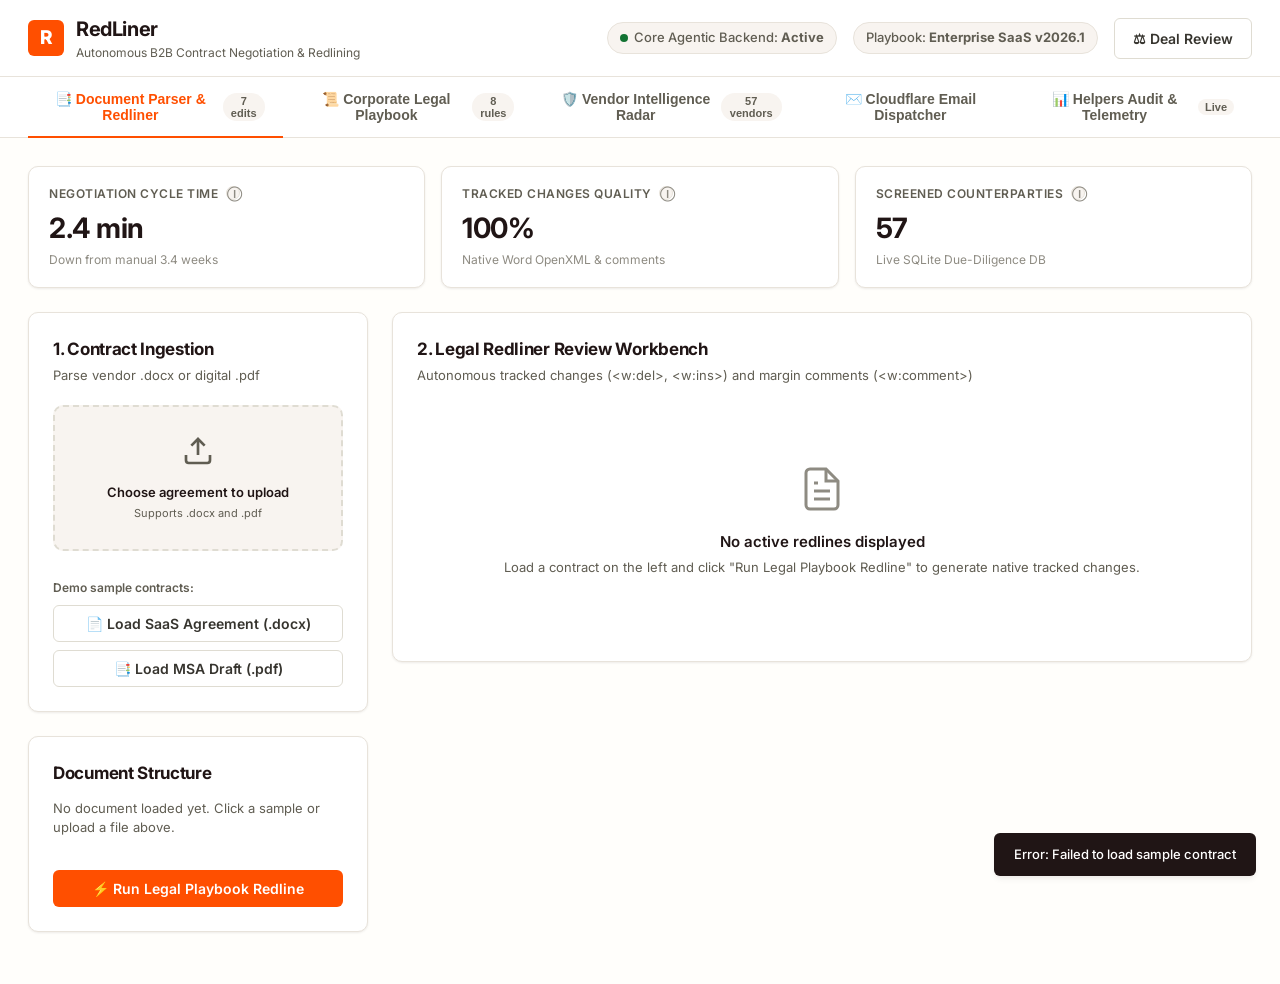
==== dashboard/index.html @ 12e7cc9b "feat: complete CrewAI ADK MCP A2A HITL observability and deployment" ====
<!DOCTYPE html>
<html lang="en">
<head>
  <meta charset="UTF-8">
  <meta name="viewport" content="width=device-width, initial-scale=1.0">
  <meta http-equiv="Cache-Control" content="no-cache, no-store, must-revalidate">
  <meta http-equiv="Pragma" content="no-cache">
  <meta http-equiv="Expires" content="0">
  <title>RedLiner — B2B Autonomous Contract Negotiation & Legal Redlining</title>
  <link rel="preconnect" href="https://fonts.googleapis.com">
  <link rel="preconnect" href="https://fonts.gstatic.com" crossorigin>
  <link href="https://fonts.googleapis.com/css2?family=Inter:wght@400;500;600;700;800&display=swap" rel="stylesheet">
  <link rel="stylesheet" href="style.css?v=2026.7">
</head>
<body>

  <!-- Top App Navigation -->
  <header class="app-header">
    <div class="header-inner">
      <div class="brand-section">
        <div class="logo-badge">R</div>
        <div>
          <h1 class="brand-title">RedLiner</h1>
          <p class="brand-tagline">Autonomous B2B Contract Negotiation & Redlining</p>
        </div>
      </div>
      <div class="header-status">
        <div class="status-pill">
          <span class="status-dot"></span>
          <span>Core Agentic Backend: <strong>Active</strong></span>
        </div>
        <div class="status-pill">
          <span id="header-playbook-name">Playbook: <strong>Enterprise SaaS v2026.1</strong></span>
        </div>
        <a class="btn btn-secondary" href="/deals.html">⚖ Deal Review</a>
      </div>
    </div>
  </header>

  <!-- Section Tabs Navigation -->
  <nav class="tabs-nav">
    <div class="tabs-container">
      <button class="nav-tab active" data-tab="redliner-tab">
        <span>📑 Document Parser & Redliner</span>
        <span class="tab-badge" id="violations-count-badge">7 edits</span>
      </button>
      <button class="nav-tab" data-tab="playbook-tab">
        <span>📜 Corporate Legal Playbook</span>
        <span class="tab-badge" id="playbook-rules-badge">8 rules</span>
      </button>
      <button class="nav-tab" data-tab="vendor-tab">
        <span>🛡️ Vendor Intelligence Radar</span>
        <span class="tab-badge" id="vendor-count-badge">57 vendors</span>
      </button>
      <button class="nav-tab" data-tab="email-tab">
        <span>✉️ Cloudflare Email Dispatcher</span>
      </button>
      <button class="nav-tab" data-tab="helpers-tab">
        <span>📊 Helpers Audit & Telemetry</span>
        <span class="tab-badge" id="logs-count-badge">Live</span>
      </button>
    </div>
  </nav>

  <!-- Main Container -->
  <main class="app-main">

    <!-- Top KPI Row with Human-Understandable Captions -->
    <div class="metrics-row">
      <div class="metric-card" title="WorldCC Benchmark: Traditional manual B2B review takes 3.4 weeks on average. RedLiner's autonomous multi-agent pipeline completes in ~2.4 minutes.">
        <div class="metric-label">
          Negotiation Cycle Time 
          <span class="info-icon" title="Benchmark: Autonomous agent cycle takes ~2.4 mins vs 3.4 weeks manual legal turnaround">ⓘ</span>
        </div>
        <div class="metric-value">2.4 min</div>
        <div class="metric-note">Down from manual 3.4 weeks</div>
      </div>


      <div class="metric-card" title="100% compliant Microsoft Word OpenXML: Injects native Word strikethroughs (<w:del>), insertions (<w:ins>), and margin comments (<w:comment>) directly into .docx files.">
        <div class="metric-label">
          Tracked Changes Quality
          <span class="info-icon" title="100% native Word OpenXML & comments — no Markdown or simulated text diffs">ⓘ</span>
        </div>
        <div class="metric-value">100%</div>
        <div class="metric-note">Native Word OpenXML & comments</div>
      </div>

      <div class="metric-card" title="Live SQLite Counter: Total vendor counterparties screened for OFAC sanctions, credit risk, domain age, and security compliance. Updates dynamically when new vendors are assessed.">
        <div class="metric-label">
          Screened Counterparties
          <span class="info-icon" title="Live dynamic count of screened vendors stored permanently in SQLite">ⓘ</span>
        </div>
        <div class="metric-value" id="kpi-vendors-count">57</div>
        <div class="metric-note">Live SQLite Due-Diligence DB</div>
      </div>
    </div>

    <!-- TAB 1: Document Parser & Legal Redliner -->
    <section id="redliner-tab" class="tab-content active">
      <div class="workbench-grid">
        
        <!-- Left Sidebar: Contract Ingestion & Actions -->
        <div>
          <div class="card">
            <div class="card-header">
              <div>
                <h2 class="card-title">1. Contract Ingestion</h2>
                <p class="card-desc">Parse vendor .docx or digital .pdf</p>
              </div>
            </div>

            <div class="upload-box" id="drop-zone">
              <svg width="32" height="32" viewBox="0 0 24 24" fill="none" stroke="currentColor" stroke-width="2" style="margin: 0 auto 10px; color: var(--ink-muted);">
                <path d="M21 15v4a2 2 0 0 1-2 2H5a2 2 0 0 1-2-2v-4"></path>
                <polyline points="17 8 12 3 7 8"></polyline>
                <line x1="12" y1="3" x2="12" y2="15"></line>
              </svg>
              <p style="font-size: 13px; font-weight: 600; color: var(--ink-primary);">Choose agreement to upload</p>
              <p style="font-size: 11px; color: var(--ink-muted); margin-top: 2px;">Supports .docx and .pdf</p>
              <input type="file" id="file-input" style="display: none;" accept=".docx,.pdf">
            </div>

            <div class="sample-selector">
              <p style="font-size: 12px; font-weight: 600; color: var(--ink-muted); margin-top: 12px;">Demo sample contracts:</p>
              <button class="btn btn-secondary" style="width: 100%; justify-content: center;" id="btn-load-sample-docx">
                <span>📄 Load SaaS Agreement (.docx)</span>
              </button>
              <button class="btn btn-secondary" style="width: 100%; justify-content: center;" id="btn-load-sample-pdf">
                <span>📑 Load MSA Draft (.pdf)</span>
              </button>
            </div>
          </div>

          <!-- Document Metadata & Stats -->
          <div class="card">
            <h2 class="card-title" style="margin-bottom: 12px;">Document Structure</h2>
            <div id="doc-meta-container" style="font-size: 13px; color: var(--ink-muted);">
              <p>No document loaded yet. Click a sample or upload a file above.</p>
            </div>
            
            <div id="clause-distribution-chips" class="clause-tags-container"></div>

            <div style="margin-top: 20px;">
              <button class="btn btn-primary" style="width: 100%; justify-content: center;" id="btn-run-redline" disabled>
                <span>⚡ Run Legal Playbook Redline</span>
              </button>
            </div>
          </div>
        </div>

        <!-- Right Pane: Legal Redliner Workbench -->
        <div>
          <div class="card">
            <div class="card-header">
              <div>
                <h2 class="card-title">2. Legal Redliner Review Workbench</h2>
                <p class="card-desc">Autonomous tracked changes (&lt;w:del&gt;, &lt;w:ins&gt;) and margin comments (&lt;w:comment&gt;)</p>
              </div>
              <div id="redline-action-buttons" style="display: none; gap: 8px;">
                <a id="download-docx-btn" class="btn btn-primary" href="#" download>
                  <svg width="16" height="16" viewBox="0 0 24 24" fill="none" stroke="currentColor" stroke-width="2">
                    <path d="M21 15v4a2 2 0 0 1-2 2H5a2 2 0 0 1-2-2v-4"></path>
                    <polyline points="7 10 12 15 17 10"></polyline>
                    <line x1="12" y1="15" x2="12" y2="3"></line>
                  </svg>
                  <span>Download Redlined .docx</span>
                </a>
              </div>
            </div>

            <!-- Redline Summary Banner -->
            <div id="redline-summary-banner" style="display: none; padding: 14px 18px; background-color: var(--surface-soft); border-radius: var(--radius-sm); border: 1px solid var(--border-subtle); margin-bottom: 20px;">
              <div style="display: flex; align-items: center; justify-content: space-between;">
                <div>
                  <h3 id="summary-banner-title" style="font-size: 15px; font-weight: 700; color: var(--ink-primary);">Redlines Ready for Word Export</h3>
                  <p id="summary-banner-desc" style="font-size: 13px; color: var(--ink-muted); margin-top: 2px;">Comparison against Fortune 500 Enterprise SaaS Playbook.</p>
                </div>
                <div id="summary-banner-badges" style="display: flex; gap: 6px;"></div>
              </div>
            </div>

            <!-- Redline Diff Cards Container -->
            <div id="diff-cards-container">
              <div style="text-align: center; padding: 60px 20px; color: var(--ink-muted);">
                <svg width="48" height="48" viewBox="0 0 24 24" fill="none" stroke="currentColor" stroke-width="1.5" style="margin-bottom: 12px; color: var(--ink-faint);">
                  <path d="M14 2H6a2 2 0 0 0-2 2v16a2 2 0 0 0 2 2h12a2 2 0 0 0 2-2V8z"></path>
                  <polyline points="14 2 14 8 20 8"></polyline>
                  <line x1="16" y1="13" x2="8" y2="13"></line>
                  <line x1="16" y1="17" x2="8" y2="17"></line>
                  <polyline points="10 9 9 9 8 9"></polyline>
                </svg>
                <p style="font-weight: 600; font-size: 15px; color: var(--ink-primary);">No active redlines displayed</p>
                <p style="font-size: 13px; margin-top: 4px;">Load a contract on the left and click "Run Legal Playbook Redline" to generate native tracked changes.</p>
              </div>
            </div>

          </div>
        </div>

      </div>
    </section>

    <!-- TAB 2: Corporate Legal Playbook Management -->
    <section id="playbook-tab" class="tab-content">
      <div class="card">
        <div class="card-header">
          <div>
            <h2 class="card-title">Corporate Legal Playbook & Governance Rules</h2>
            <p class="card-desc">Active policies enforced by the Legal Redliner Agent during contract negotiation.</p>
          </div>
          <div style="display: flex; gap: 8px;">
            <input type="file" id="playbook-file-input" style="display: none;" accept=".yaml,.yml,.json">
            <button class="btn btn-secondary" id="btn-upload-playbook">
              <span>📁 Upload / Update Playbook (.yaml)</span>
            </button>
            <button class="btn btn-secondary" id="btn-toggle-add-rule">
              <span>+ Add Policy Rule</span>
            </button>
            <button class="btn btn-secondary" id="btn-reset-playbook" title="Restore baseline 7-rule Fortune 500 SaaS playbook">
              <span>↺ Reset to Default</span>
            </button>
          </div>
        </div>

        <!-- Playbook Metadata Header Banner -->
        <div id="playbook-meta-banner" style="padding: 16px 20px; background-color: var(--surface-soft); border-radius: var(--radius-sm); border: 1px solid var(--border-subtle); margin-bottom: 20px;">
          <div style="display: flex; justify-content: space-between; align-items: center;">
            <div>
              <h3 id="pb-title" style="font-size: 16px; font-weight: 700; color: var(--ink-primary);">Enterprise Corporate Legal Playbook</h3>
              <p id="pb-desc" style="font-size: 13px; color: var(--ink-muted); margin-top: 2px;">Standard procurement & SaaS vendor onboarding guardrails.</p>
            </div>
            <div style="text-align: right; font-size: 12px; color: var(--ink-muted);">
              <div>Version: <strong id="pb-version">2026.1</strong></div>
              <div>Author: <span id="pb-author">RedLiner General Counsel</span></div>
            </div>
          </div>
        </div>

        <!-- Upload / Import Playbook Panel (Collapsed by default) -->
        <div id="upload-playbook-panel" style="display: none; background-color: var(--surface-card); border: 1px solid var(--brand-orange); border-radius: var(--radius-md); padding: 20px; margin-bottom: 24px;">
          <h3 style="font-size: 15px; font-weight: 700; color: var(--ink-primary); margin-bottom: 12px;">📁 Upload or Paste Updated Corporate Playbook</h3>
          
          <div style="display: grid; grid-template-columns: 1fr 1fr; gap: 20px;">
            <!-- Option 1: File Upload Drop Zone -->
            <div style="border: 2px dashed var(--border-strong); border-radius: var(--radius-md); padding: 24px; text-align: center; background-color: var(--surface-soft);" id="playbook-drop-zone">
              <svg width="32" height="32" viewBox="0 0 24 24" fill="none" stroke="currentColor" stroke-width="2" style="margin: 0 auto 10px; color: var(--ink-muted);">
                <path d="M21 15v4a2 2 0 0 1-2 2H5a2 2 0 0 1-2-2v-4"></path>
                <polyline points="17 8 12 3 7 8"></polyline>
                <line x1="12" y1="3" x2="12" y2="15"></line>
              </svg>
              <p style="font-weight: 700; font-size: 14px; color: var(--ink-primary); margin-bottom: 4px;">Select Playbook File</p>
              <p style="font-size: 12px; color: var(--ink-muted); margin-bottom: 14px;">Supports YAML (.yaml, .yml) and JSON (.json)</p>
              <button type="button" class="btn btn-secondary" id="btn-browse-playbook" style="margin: 0 auto;">Browse File from Computer</button>
            </div>

            <!-- Option 2: Paste Raw YAML / JSON -->
            <div>
              <label style="display: block; font-size: 12px; font-weight: 600; color: var(--ink-muted); margin-bottom: 4px;">Or Paste Playbook YAML / JSON Text directly:</label>
              <textarea id="raw-playbook-text" class="search-input" rows="7" style="width: 100%; font-family: monospace; font-size: 11px; resize: vertical;" placeholder="name: Custom Enterprise Playbook&#10;rules:&#10;  - id: RULE_CUSTOM_01&#10;    name: Custom Limit&#10;    target_clause_type: LIABILITY_CAP&#10;    severity: CRITICAL&#10;    preferred_fallback_text: Except for gross negligence, liability shall not exceed fees paid...&#10;    comment_explanation: Playbook compliance rule."></textarea>
              <div style="display: flex; justify-content: flex-end; gap: 8px; margin-top: 8px;">
                <button type="button" class="btn btn-secondary" id="btn-cancel-upload-playbook">Cancel</button>
                <button type="button" class="btn btn-primary" id="btn-submit-raw-playbook">Apply Playbook Text</button>
              </div>
            </div>
          </div>
        </div>

        <!-- Add Policy Rule Form (Collapsed by default) -->
        <div id="add-rule-panel" style="display: none; background-color: var(--surface-card); border: 1px solid var(--brand-orange); border-radius: var(--radius-md); padding: 20px; margin-bottom: 24px;">
          <h3 style="font-size: 15px; font-weight: 700; color: var(--ink-primary); margin-bottom: 12px;">Add Custom Legal Playbook Rule</h3>
          <form id="add-rule-form" style="display: flex; flex-direction: column; gap: 12px;">
            <div style="display: grid; grid-template-columns: 1fr 1fr 1fr; gap: 12px;">
              <div>
                <label style="display: block; font-size: 12px; font-weight: 600; color: var(--ink-muted); margin-bottom: 4px;">Rule ID</label>
                <input type="text" id="rule-id-input" class="search-input" style="width: 100%;" placeholder="e.g. RULE_CONF_008" required>
              </div>
              <div>
                <label style="display: block; font-size: 12px; font-weight: 600; color: var(--ink-muted); margin-bottom: 4px;">Rule Name</label>
                <input type="text" id="rule-name-input" class="search-input" style="width: 100%;" placeholder="e.g. 5-Year Confidentiality Term" required>
              </div>
              <div>
                <label style="display: block; font-size: 12px; font-weight: 600; color: var(--ink-muted); margin-bottom: 4px;">Target Clause Type</label>
                <select id="rule-clause-type-select" class="search-input" style="width: 100%;">
                  <option value="LIABILITY_CAP">LIABILITY_CAP</option>
                  <option value="INDEMNIFICATION">INDEMNIFICATION</option>
                  <option value="IP_RIGHTS">IP_RIGHTS</option>
                  <option value="GOVERNING_LAW">GOVERNING_LAW</option>
                  <option value="PAYMENT_TERMS">PAYMENT_TERMS</option>
                  <option value="TERMINATION">TERMINATION</option>
                  <option value="CONFIDENTIALITY">CONFIDENTIALITY</option>
                  <option value="DATA_PRIVACY_SECURITY">DATA_PRIVACY_SECURITY</option>
                  <option value="WARRANTIES_REPRESENTATIONS">WARRANTIES_REPRESENTATIONS</option>
                  <option value="NON_SOLICITATION">NON_SOLICITATION</option>
                  <option value="FORCE_MAJEURE">FORCE_MAJEURE</option>
                </select>
              </div>
            </div>

            <div style="display: grid; grid-template-columns: 1fr 1fr 1fr; gap: 12px;">
              <div>
                <label style="display: block; font-size: 12px; font-weight: 600; color: var(--ink-muted); margin-bottom: 4px;">Severity Level</label>
                <select id="rule-severity-select" class="search-input" style="width: 100%;">
                  <option value="CRITICAL">CRITICAL</option>
                  <option value="HIGH">HIGH</option>
                  <option value="MEDIUM">MEDIUM</option>
                  <option value="LOW">LOW</option>
                </select>
              </div>
              <div>
                <label style="display: block; font-size: 12px; font-weight: 600; color: var(--ink-muted); margin-bottom: 4px;">Trigger Patterns (comma-separated)</label>
                <input type="text" id="rule-triggers-input" class="search-input" style="width: 100%;" placeholder="e.g. 1 year, 12 months, expires in one year">
              </div>
              <div>
                <label style="display: block; font-size: 12px; font-weight: 600; color: var(--ink-muted); margin-bottom: 4px;">Forbidden Terms (comma-separated)</label>
                <input type="text" id="rule-forbidden-input" class="search-input" style="width: 100%;" placeholder="e.g. 1 year confidentiality">
              </div>
            </div>

            <div>
              <label style="display: block; font-size: 12px; font-weight: 600; color: var(--ink-muted); margin-bottom: 4px;">Preferred Fallback Text (Inserted into &lt;w:ins&gt;)</label>
              <textarea id="rule-fallback-input" class="search-input" rows="3" style="width: 100%; resize: vertical;" placeholder="Exact approved contract text that RedLiner will replace the clause with..." required></textarea>
            </div>

            <div>
              <label style="display: block; font-size: 12px; font-weight: 600; color: var(--ink-muted); margin-bottom: 4px;">Comment Explanation (Inserted into Word &lt;w:comment&gt;)</label>
              <textarea id="rule-comment-input" class="search-input" rows="2" style="width: 100%; resize: vertical;" placeholder="Rationale explaining the corporate policy to vendor counsel..." required></textarea>
            </div>

            <div style="display: flex; justify-content: flex-end; gap: 8px;">
              <button type="button" class="btn btn-secondary" id="btn-cancel-add-rule">Cancel</button>
              <button type="submit" class="btn btn-primary">Save & Activate Rule</button>
            </div>
          </form>
        </div>

        <!-- Rules Display Grid -->
        <div id="playbook-rules-list">
          <p style="text-align: center; color: var(--ink-muted); padding: 30px;">Loading playbook rules...</p>
        </div>
      </div>
    </section>

    <!-- TAB 3: Vendor Intelligence Radar -->
    <section id="vendor-tab" class="tab-content">
      <div class="card">
        <div class="card-header">
          <div>
            <h2 class="card-title">Vendor Intelligence & OSINT Risk Radar</h2>
            <p class="card-desc">Screen counterparty credit ratings, sanctions/PEP status, domain age, and security compliance. Stored permanently in SQLite.</p>
          </div>
          <div>
            <button class="btn btn-secondary" id="btn-assess-new-vendor">
              <span>+ Quick OSINT Check</span>
            </button>
          </div>
        </div>

        <div class="search-bar-row">
          <input type="text" id="vendor-search-input" class="search-input" placeholder="Search by vendor name (e.g. Google, Amazon, ApexCloud), domain, or country...">
          <button class="btn btn-secondary" id="btn-filter-all">All</button>
          <button class="btn btn-secondary" id="btn-filter-low">Low Risk</button>
          <button class="btn btn-secondary" id="btn-filter-flagged">Flagged / Sanctions</button>
        </div>

        <div id="vendor-cards-container" class="vendor-grid">
          <!-- Dynamically populated vendor cards from SQLite -->
        </div>
      </div>
    </section>

    <!-- TAB 4: Cloudflare Email Ingestion & Outbound Dispatch -->
    <section id="email-tab" class="tab-content">
      <div class="workbench-grid">
        
        <!-- Left: Inbound Email Webhook Simulator -->
        <div>
          <div class="card">
            <h2 class="card-title">Simulate Inbound Email Webhook</h2>
            <p class="card-desc">Emulate Cloudflare Email Routing receiving vendor draft contract.</p>

            <form id="inbound-webhook-form" style="margin-top: 16px; display: flex; flex-direction: column; gap: 12px;">
              <div>
                <label style="display: block; font-size: 12px; font-weight: 600; color: var(--ink-muted); margin-bottom: 4px;">From (Vendor Email)</label>
                <input type="email" id="inbound-from" class="search-input" style="width: 100%;" value="counsel@apexcloud.io">
              </div>
              <div>
                <label style="display: block; font-size: 12px; font-weight: 600; color: var(--ink-muted); margin-bottom: 4px;">Subject</label>
                <input type="text" id="inbound-subject" class="search-input" style="width: 100%;" value="ApexCloud SaaS Agreement - Draft for Execution">
              </div>
              <div>
                <label style="display: block; font-size: 12px; font-weight: 600; color: var(--ink-muted); margin-bottom: 4px;">Attached Agreement</label>
                <select id="inbound-contract-select" class="search-input" style="width: 100%;">
                  <option value="vendor_saas_agreement.docx">vendor_saas_agreement.docx (Standard SaaS Draft)</option>
                  <option value="vendor_saas_agreement.pdf">vendor_saas_agreement.pdf (Digital PDF Draft)</option>
                </select>
              </div>
              <button type="submit" id="btn-trigger-webhook" class="btn btn-secondary" style="width: 100%; justify-content: center; margin-top: 8px;">
                <span>Demo: Trigger Inbound Webhook</span>
              </button>
            </form>

            <!-- Autonomous Pipeline Execution Stepper -->
            <div id="webhook-pipeline-status" style="display: none; margin-top: 16px; padding: 16px; border-radius: var(--radius-md); background-color: var(--surface-soft); border: 1px solid var(--border-subtle);">
              <h3 style="font-size: 13px; font-weight: 700; color: var(--ink-primary); margin-bottom: 10px; display: flex; align-items: center; gap: 8px;">
                <span class="status-dot"></span> Autonomous Pipeline Execution Complete
              </h3>
              <div style="display: flex; flex-direction: column; gap: 8px; font-size: 12px;">
                <div style="display: flex; align-items: center; gap: 8px; color: var(--badge-low-text);">
                  <span>✓</span> <span><strong>Step 1:</strong> Email received via Cloudflare Email Routing</span>
                </div>
                <div style="display: flex; align-items: center; gap: 8px; color: var(--badge-low-text);">
                  <span>✓</span> <span id="pipeline-contract-status"><strong>Step 2:</strong> Contract attachment extracted</span>
                </div>
                <div style="display: flex; align-items: center; gap: 8px; color: var(--badge-low-text);">
                  <span>✓</span> <span id="pipeline-vendor-status"><strong>Step 3:</strong> Counterparty screened</span>
                </div>
                <div style="display: flex; align-items: center; gap: 8px; color: var(--badge-low-text);">
                  <span>✓</span> <span id="pipeline-redline-status"><strong>Step 4:</strong> Playbook violations redlined in Word</span>
                </div>
                <div style="display: flex; align-items: center; gap: 8px; color: var(--badge-low-text);">
                  <span>✓</span> <span><strong>Step 5:</strong> Counter-proposal email & Word attachment ready</span>
                </div>
              </div>
              <div style="margin-top: 14px; display: flex; gap: 8px;">
                <button type="button" class="btn btn-secondary" id="btn-view-redlines-workbench" style="font-size: 12px; padding: 6px 12px; width: 100%; justify-content: center;">
                  <span>📑 View Redlines & Comments in Workbench</span>
                </button>
              </div>
            </div>
          </div>

          <!-- Email Delivery Settings (SMTP / Resend Configuration) -->
          <div class="card" style="margin-top: 16px;">
            <div class="card-header">
              <div>
                <h2 class="card-title">⚙️ Email Delivery Settings</h2>
                <p class="card-desc">Configure Direct SMTP or Resend to deliver real emails to actual inbox.</p>
              </div>
            </div>

            <form id="email-config-form" style="display: flex; flex-direction: column; gap: 10px;">
              <div>
                <label style="display: block; font-size: 12px; font-weight: 600; color: var(--ink-muted); margin-bottom: 4px;">Delivery Provider</label>
                <select id="cfg-provider-select" class="search-input" style="width: 100%;">
                  <option value="sandbox">Simulated Sandbox (Offline / Local Mode)</option>
                  <option value="smtp">Direct SMTP (Gmail / Outlook / Brevo / Custom)</option>
                  <option value="resend">Resend API</option>
                </select>
              </div>

              <!-- SMTP Settings Block -->
              <div id="smtp-settings-block" style="display: none; flex-direction: column; gap: 10px; padding: 12px; background-color: var(--surface-soft); border-radius: var(--radius-sm);">
                <div style="display: grid; grid-template-columns: 2fr 1fr; gap: 8px;">
                  <div>
                    <label style="display: block; font-size: 11px; font-weight: 600; color: var(--ink-muted);">SMTP Host</label>
                    <input type="text" id="cfg-smtp-host" class="search-input" style="width: 100%; font-size: 12px;" placeholder="smtp.gmail.com">
                  </div>
                  <div>
                    <label style="display: block; font-size: 11px; font-weight: 600; color: var(--ink-muted);">Port</label>
                    <input type="number" id="cfg-smtp-port" class="search-input" style="width: 100%; font-size: 12px;" value="587">
                  </div>
                </div>

                <div>
                  <label style="display: block; font-size: 11px; font-weight: 600; color: var(--ink-muted);">Sender Email Address</label>
                  <input type="email" id="cfg-smtp-user" class="search-input" style="width: 100%; font-size: 12px;" placeholder="your.name@gmail.com">
                </div>

                <div>
                  <label style="display: block; font-size: 11px; font-weight: 600; color: var(--ink-muted);">Password / Google App Password</label>
                  <input type="password" id="cfg-smtp-pass" class="search-input" style="width: 100%; font-size: 12px;" placeholder="App Password (16 characters)">
                  <span style="font-size: 10px; color: var(--ink-faint);">For Gmail: Use a Google App Password (not your account login password).</span>
                </div>
              </div>

              <!-- Resend Settings Block -->
              <div id="resend-settings-block" style="display: none; flex-direction: column; gap: 10px; padding: 12px; background-color: var(--surface-soft); border-radius: var(--radius-sm);">
                <div>
                  <label style="display: block; font-size: 11px; font-weight: 600; color: var(--ink-muted);">Resend API Key</label>
                  <input type="password" id="cfg-resend-key" class="search-input" style="width: 100%; font-size: 12px;" placeholder="re_123456789...">
                </div>
                <div>
                  <label style="display: block; font-size: 11px; font-weight: 600; color: var(--ink-muted);">From Email</label>
                  <input type="email" id="cfg-resend-from" class="search-input" style="width: 100%; font-size: 12px;" placeholder="onboarding@resend.dev">
                </div>
              </div>

              <div style="display: flex; gap: 8px; margin-top: 4px;">
                <button type="submit" class="btn btn-secondary" style="flex: 1; justify-content: center; font-size: 12px;">Save Settings</button>
                <button type="button" class="btn btn-secondary" id="btn-test-email" style="flex: 1; justify-content: center; font-size: 12px;">🧪 Send Test</button>
              </div>
            </form>
          </div>
        </div>

        <!-- Right: Outbound Counter-Proposal Dispatcher -->
        <div>
          <div class="card">
            <div class="card-header">
              <div>
                <h2 class="card-title">Outbound Counter-Proposal Dispatcher</h2>
                <p class="card-desc">Send finalized redlines and structured negotiation email back to vendor counterparty.</p>
              </div>
            </div>

            <form id="outbound-dispatch-form" style="display: flex; flex-direction: column; gap: 14px;">
              <div style="display: grid; grid-template-columns: 1fr 1fr; gap: 12px;">
                <div>
                  <label style="display: block; font-size: 12px; font-weight: 600; color: var(--ink-muted); margin-bottom: 4px;">Vendor Company</label>
                  <input type="text" id="outbound-vendor-name" class="search-input" style="width: 100%;" value="ApexCloud Enterprise Ltd">
                </div>
                <div>
                  <label style="display: block; font-size: 12px; font-weight: 600; color: var(--ink-muted); margin-bottom: 4px;">Recipient Counsel Email</label>
                  <input type="email" id="outbound-recipient-email" class="search-input" style="width: 100%;" value="counsel@apexcloud.io">
                </div>
              </div>

              <div>
                <label style="display: block; font-size: 12px; font-weight: 600; color: var(--ink-muted); margin-bottom: 4px;">Attached Redlined Contract</label>
                <input type="text" id="outbound-contract-file" class="search-input" style="width: 100%; background-color: var(--surface-soft);" value="vendor_saas_agreement.docx" readonly>
              </div>

              <div>
                <label style="display: block; font-size: 12px; font-weight: 600; color: var(--ink-muted); margin-bottom: 4px;">Deal ID (for reply threading)</label>
                <input type="text" id="outbound-deal-id" class="search-input" style="width: 100%;" placeholder="DEAL-...">
              </div>

              <div>
                <label style="display: block; font-size: 12px; font-weight: 600; color: var(--ink-muted); margin-bottom: 4px;">Email Body Preview</label>
                <textarea id="outbound-body-preview" class="search-input" rows="10" style="width: 100%; font-family: monospace; font-size: 12px; resize: vertical; line-height: 1.5;"></textarea>
              </div>

              <div style="display: flex; justify-content: flex-end; gap: 12px;">
                <button type="button" class="btn btn-secondary" id="btn-refresh-email-preview">
                  <span>Regenerate Text</span>
                </button>
                <button type="submit" class="btn btn-primary" id="btn-send-counter-email">
                  <span>🚀 Dispatch Counter-Proposal Email</span>
                </button>
              </div>
            </form>

            <!-- Honest, Transparent Dispatch Receipt -->
            <div id="dispatch-receipt-box" style="display: none; margin-top: 16px; padding: 14px 18px; border-radius: var(--radius-sm); border: 1px solid var(--border-subtle);">
              <!-- Dynamically populated -->
            </div>
          </div>
        </div>

      </div>
    </section>

    <!-- TAB 5: Helpers Audit & Telemetry Monitor -->
    <section id="helpers-tab" class="tab-content">
      <div class="card">
        <div class="card-header">
          <div>
            <h2 class="card-title">Helpers Audit Trail & Execution Telemetry</h2>
            <p class="card-desc">Persistent JSON Lines records stored strictly in <code>Helpers/</code>.</p>
          </div>
          <div style="display: flex; gap: 8px;">
            <select id="log-filter-select" class="search-input" style="padding: 6px 12px;">
              <option value="all">All Events</option>
              <option value="parser">Parser Metadata</option>
              <option value="redline">Redline Audit</option>
              <option value="email">Email Audit</option>
              <option value="vendor">Vendor Risk</option>
            </select>
            <button class="btn btn-secondary" id="btn-refresh-logs">
              <span>↻ Refresh Logs</span>
            </button>
          </div>
        </div>

        <div class="table-responsive">
          <table class="data-table">
            <thead>
              <tr>
                <th style="width: 180px;">Timestamp</th>
                <th style="width: 120px;">Category</th>
                <th style="width: 180px;">Event</th>
                <th>Details & Payload</th>
              </tr>
            </thead>
            <tbody id="logs-table-body">
              <tr>
                <td colspan="4" style="text-align: center; color: var(--ink-muted); padding: 30px;">Loading logs from Helpers directory...</td>
              </tr>
            </tbody>
          </table>
        </div>
      </div>
    </section>

  </main>

  <!-- Toast Notification Container -->
  <div class="toast-container" id="toast-container"></div>

  <script src="app.js?v=2026.7"></script>
</body>
</html>
---- dashboard/style.css ----
:root {
  /* Zapier-inspired warm white theme */
  --canvas-bg: #FFFEFB;
  --surface-card: #FFFFFF;
  --surface-soft: #F8F4F0;
  --surface-alt: #F1ECE6;
  --border-subtle: #E8E3DB;
  --border-strong: #DFDCD2;
  
  --ink-primary: #201515;
  --ink-body: #36342E;
  --ink-muted: #605D52;
  --ink-faint: #8E8B82;
  
  --brand-orange: #FF4F00;
  --brand-orange-hover: #E04500;
  --brand-orange-soft: #FFF1EB;

  --badge-crit-bg: #FCE8E6;
  --badge-crit-text: #C5221F;
  --badge-high-bg: #FEF7E0;
  --badge-high-text: #B06000;
  --badge-med-bg: #E8F0FE;
  --badge-med-text: #1A73E8;
  --badge-low-bg: #E6F4EA;
  --badge-low-text: #137333;

  --font-family: 'Inter', -apple-system, BlinkMacSystemFont, "Segoe UI", Roboto, Helvetica, Arial, sans-serif;
  --radius-sm: 6px;
  --radius-md: 10px;
  --radius-lg: 14px;
  --radius-pill: 9999px;

  --shadow-sm: 0 1px 3px rgba(32, 21, 21, 0.05), 0 1px 2px rgba(32, 21, 21, 0.03);
  --shadow-md: 0 4px 6px -1px rgba(32, 21, 21, 0.06), 0 2px 4px -1px rgba(32, 21, 21, 0.04);
}

* {
  box-sizing: border-box;
  margin: 0;
  padding: 0;
}

body {
  font-family: var(--font-family);
  background-color: var(--canvas-bg);
  color: var(--ink-body);
  line-height: 1.5;
  -webkit-font-smoothing: antialiased;
  min-height: 100vh;
}

/* Header & Navigation */
header.app-header {
  background-color: var(--surface-card);
  border-bottom: 1px solid var(--border-subtle);
  position: sticky;
  top: 0;
  z-index: 50;
}

.header-inner {
  max-width: 1380px;
  margin: 0 auto;
  padding: 14px 28px;
  display: flex;
  align-items: center;
  justify-content: space-between;
}

.brand-section {
  display: flex;
  align-items: center;
  gap: 12px;
}

.logo-badge {
  background-color: var(--brand-orange);
  color: #FFFFFF;
  width: 36px;
  height: 36px;
  border-radius: var(--radius-sm);
  display: flex;
  align-items: center;
  justify-content: center;
  font-weight: 800;
  font-size: 19px;
  letter-spacing: -0.5px;
}

.brand-title {
  font-size: 20px;
  font-weight: 700;
  color: var(--ink-primary);
  letter-spacing: -0.4px;
}

.brand-tagline {
  font-size: 12px;
  color: var(--ink-muted);
  font-weight: 400;
}

.header-status {
  display: flex;
  align-items: center;
  gap: 16px;
  font-size: 13px;
}

.status-pill {
  display: inline-flex;
  align-items: center;
  gap: 6px;
  padding: 5px 12px;
  border-radius: var(--radius-pill);
  background-color: var(--surface-soft);
  border: 1px solid var(--border-subtle);
  color: var(--ink-muted);
  font-weight: 500;
}

.status-dot {
  width: 8px;
  height: 8px;
  border-radius: 50%;
  background-color: var(--badge-low-text);
}

/* Tabs Bar */
.tabs-nav {
  background-color: var(--surface-card);
  border-bottom: 1px solid var(--border-subtle);
}

.tabs-container {
  max-width: 1380px;
  margin: 0 auto;
  padding: 0 28px;
  display: flex;
  gap: 8px;
}

.nav-tab {
  background: none;
  border: none;
  padding: 14px 18px;
  font-size: 14px;
  font-weight: 600;
  color: var(--ink-muted);
  cursor: pointer;
  position: relative;
  display: flex;
  align-items: center;
  gap: 8px;
  transition: color 0.15s ease;
}

.nav-tab:hover {
  color: var(--ink-primary);
}

.nav-tab.active {
  color: var(--brand-orange);
}

.nav-tab.active::after {
  content: '';
  position: absolute;
  bottom: -1px;
  left: 0;
  right: 0;
  height: 2px;
  background-color: var(--brand-orange);
}

.tab-badge {
  background-color: var(--surface-soft);
  color: var(--ink-muted);
  padding: 2px 7px;
  border-radius: var(--radius-pill);
  font-size: 11px;
  font-weight: 600;
}

/* Main Content Container */
main.app-main {
  max-width: 1380px;
  margin: 28px auto;
  padding: 0 28px;
}

.tab-content {
  display: none;
}

.tab-content.active {
  display: block;
}

/* Grid & Cards */
.card {
  background-color: var(--surface-card);
  border: 1px solid var(--border-subtle);
  border-radius: var(--radius-md);
  padding: 24px;
  box-shadow: var(--shadow-sm);
  margin-bottom: 24px;
}

.card-header {
  display: flex;
  align-items: center;
  justify-content: space-between;
  margin-bottom: 20px;
}

.card-title {
  font-size: 17px;
  font-weight: 700;
  color: var(--ink-primary);
  letter-spacing: -0.3px;
}

.card-desc {
  font-size: 13px;
  color: var(--ink-muted);
  margin-top: 3px;
}

/* Metrics Row */
.metrics-row {
  display: grid;
  grid-template-columns: repeat(auto-fit, minmax(220px, 1fr));
  gap: 16px;
  margin-bottom: 24px;
}

.metric-card {
  background-color: var(--surface-card);
  border: 1px solid var(--border-subtle);
  border-radius: var(--radius-md);
  padding: 18px 20px;
  box-shadow: var(--shadow-sm);
}

.metric-label {
  font-size: 12px;
  font-weight: 600;
  text-transform: uppercase;
  letter-spacing: 0.5px;
  color: var(--ink-muted);
}

.metric-value {
  font-size: 28px;
  font-weight: 700;
  color: var(--ink-primary);
  margin-top: 4px;
  letter-spacing: -0.5px;
}

.metric-note {
  font-size: 12px;
  color: var(--ink-faint);
  margin-top: 2px;
}

/* Buttons */
.btn {
  display: inline-flex;
  align-items: center;
  gap: 8px;
  font-family: inherit;
  font-size: 14px;
  font-weight: 600;
  padding: 9px 18px;
  border-radius: var(--radius-sm);
  cursor: pointer;
  transition: all 0.15s ease;
  text-decoration: none;
}

.btn-primary {
  background-color: var(--brand-orange);
  color: #FFFFFF;
  border: 1px solid transparent;
}

.btn-primary:hover {
  background-color: var(--brand-orange-hover);
}

.btn-secondary {
  background-color: var(--surface-card);
  color: var(--ink-body);
  border: 1px solid var(--border-strong);
}

.btn-secondary:hover {
  background-color: var(--surface-soft);
  border-color: var(--ink-faint);
}

.btn-soft {
  background-color: var(--surface-soft);
  color: var(--ink-primary);
  border: 1px solid var(--border-subtle);
}

.btn-soft:hover {
  background-color: var(--surface-alt);
}

/* Upload & Workbench Layout */
.workbench-grid {
  display: grid;
  grid-template-columns: 340px 1fr;
  gap: 24px;
}

@media (max-width: 960px) {
  .workbench-grid {
    grid-template-columns: 1fr;
  }
}

.upload-box {
  border: 2px dashed var(--border-strong);
  border-radius: var(--radius-md);
  padding: 28px;
  text-align: center;
  background-color: var(--surface-soft);
  cursor: pointer;
  transition: border-color 0.15s ease;
}

.upload-box:hover {
  border-color: var(--brand-orange);
}

.sample-selector {
  margin-top: 16px;
  display: flex;
  flex-direction: column;
  gap: 8px;
}

/* Clause Tags */
.clause-tags-container {
  display: flex;
  flex-wrap: wrap;
  gap: 8px;
  margin-top: 12px;
}

.clause-chip {
  display: inline-flex;
  align-items: center;
  gap: 6px;
  padding: 5px 12px;
  border-radius: var(--radius-pill);
  font-size: 12px;
  font-weight: 600;
  background-color: var(--surface-soft);
  border: 1px solid var(--border-subtle);
  color: var(--ink-body);
}

/* Badges */
.badge {
  display: inline-block;
  padding: 3px 9px;
  border-radius: var(--radius-pill);
  font-size: 11px;
  font-weight: 700;
  text-transform: uppercase;
  letter-spacing: 0.3px;
}

.badge-critical {
  background-color: var(--badge-crit-bg);
  color: var(--badge-crit-text);
}

.badge-high {
  background-color: var(--badge-high-bg);
  color: var(--badge-high-text);
}

.badge-medium {
  background-color: var(--badge-med-bg);
  color: var(--badge-med-text);
}

.badge-low {
  background-color: var(--badge-low-bg);
  color: var(--badge-low-text);
}

/* Redline Diff Cards */
.diff-card {
  border: 1px solid var(--border-subtle);
  border-radius: var(--radius-md);
  margin-bottom: 18px;
  overflow: hidden;
  background-color: var(--surface-card);
}

.diff-card-header {
  padding: 12px 18px;
  background-color: var(--surface-soft);
  border-bottom: 1px solid var(--border-subtle);
  display: flex;
  align-items: center;
  justify-content: space-between;
}

.diff-clause-title {
  font-weight: 700;
  font-size: 14px;
  color: var(--ink-primary);
}

.diff-body {
  padding: 16px 18px;
}

.diff-del-box {
  background-color: #FFF5F5;
  border-left: 3px solid var(--badge-crit-text);
  padding: 10px 14px;
  border-radius: 4px;
  margin-bottom: 10px;
  font-size: 13px;
  line-height: 1.5;
}

.diff-del-box del {
  color: var(--badge-crit-text);
  text-decoration: line-through;
}

.diff-ins-box {
  background-color: #F0FDF4;
  border-left: 3px solid var(--badge-low-text);
  padding: 10px 14px;
  border-radius: 4px;
  margin-bottom: 10px;
  font-size: 13px;
  line-height: 1.5;
}

.diff-ins-box ins {
  color: var(--badge-low-text);
  text-decoration: none;
  font-weight: 500;
}

.diff-comment-box {
  background-color: var(--surface-soft);
  border: 1px dashed var(--border-strong);
  border-radius: var(--radius-sm);
  padding: 10px 14px;
  font-size: 12px;
  color: var(--ink-muted);
}

/* Vendor Intelligence Table & Cards */
.search-bar-row {
  display: flex;
  gap: 12px;
  margin-bottom: 20px;
}

.search-input {
  flex: 1;
  font-family: inherit;
  font-size: 14px;
  padding: 10px 14px;
  border-radius: var(--radius-sm);
  border: 1px solid var(--border-strong);
  background-color: var(--surface-card);
  color: var(--ink-body);
}

.search-input:focus {
  outline: none;
  border-color: var(--brand-orange);
  box-shadow: 0 0 0 3px var(--brand-orange-soft);
}

.vendor-grid {
  display: grid;
  grid-template-columns: repeat(auto-fill, minmax(360px, 1fr));
  gap: 18px;
}

.vendor-card {
  border: 1px solid var(--border-subtle);
  border-radius: var(--radius-md);
  padding: 18px;
  background-color: var(--surface-card);
  transition: transform 0.1s ease, box-shadow 0.1s ease;
}

.vendor-card:hover {
  box-shadow: var(--shadow-md);
}

.vendor-header {
  display: flex;
  align-items: flex-start;
  justify-content: space-between;
  margin-bottom: 12px;
}

.vendor-name {
  font-size: 16px;
  font-weight: 700;
  color: var(--ink-primary);
}

.vendor-domain {
  font-size: 12px;
  color: var(--ink-faint);
}

.vendor-meta-grid {
  display: grid;
  grid-template-columns: 1fr 1fr;
  gap: 8px;
  margin: 12px 0;
  font-size: 12px;
}

.vendor-meta-item span:first-child {
  color: var(--ink-muted);
  display: block;
}

.vendor-meta-item span:last-child {
  font-weight: 600;
  color: var(--ink-body);
}

.cert-badges {
  display: flex;
  flex-wrap: wrap;
  gap: 4px;
  margin-top: 10px;
}

.cert-tag {
  background-color: var(--surface-soft);
  border: 1px solid var(--border-subtle);
  color: var(--ink-muted);
  font-size: 10px;
  padding: 2px 6px;
  border-radius: 4px;
  font-weight: 600;
}

/* Audit Logs Table */
.table-responsive {
  overflow-x: auto;
}

table.data-table {
  width: 100%;
  border-collapse: collapse;
  text-align: left;
  font-size: 13px;
}

table.data-table th {
  background-color: var(--surface-soft);
  padding: 10px 14px;
  font-weight: 600;
  color: var(--ink-muted);
  border-bottom: 1px solid var(--border-subtle);
}

table.data-table td {
  padding: 12px 14px;
  border-bottom: 1px solid var(--border-subtle);
  color: var(--ink-body);
}

table.data-table tr:hover {
  background-color: var(--surface-soft);
}

/* Toast Notification */
.toast-container {
  position: fixed;
  bottom: 24px;
  right: 24px;
  z-index: 100;
}

.toast {
  background-color: var(--ink-primary);
  color: #FFFFFF;
  padding: 12px 20px;
  border-radius: var(--radius-sm);
  font-size: 13px;
  font-weight: 500;
  box-shadow: var(--shadow-md);
  margin-top: 8px;
}


/* Tooltip & Info Icon */
.info-icon {
  display: inline-block;
  font-size: 11px;
  color: var(--ink-faint);
  cursor: help;
  margin-left: 4px;
  font-weight: 600;
  border-radius: 50%;
  width: 14px;
  height: 14px;
  text-align: center;
  line-height: 14px;
  background-color: var(--surface-soft);
  border: 1px solid var(--border-subtle);
}

.info-icon:hover {
  color: var(--brand-orange);
  border-color: var(--brand-orange);
}

/* Playbook Rule Cards */
.playbook-rule-card {
  background-color: var(--surface-card);
  border: 1px solid var(--border-subtle);
  border-radius: var(--radius-md);
  padding: 18px;
  margin-bottom: 14px;
  transition: all 0.2s ease;
}

.playbook-rule-card:hover {
  border-color: var(--border-strong);
  box-shadow: var(--shadow-sm);
}

.playbook-rule-header {
  display: flex;
  align-items: center;
  justify-content: space-between;
  margin-bottom: 10px;
}

.fallback-quote-box {
  background-color: var(--surface-soft);
  border-left: 3px solid var(--brand-orange);
  padding: 10px 14px;
  font-size: 13px;
  border-radius: 0 var(--radius-sm) var(--radius-sm) 0;
  margin: 8px 0;
  line-height: 1.5;
  color: var(--ink-body);
}

.comment-bubble-box {
  background-color: #F8F9FA;
  border: 1px dashed var(--border-subtle);
  padding: 8px 12px;
  font-size: 12px;
  color: var(--ink-muted);
  border-radius: var(--radius-sm);
  margin-top: 6px;
  line-height: 1.4;
}

.rule-chip {
  display: inline-block;
  font-size: 11px;
  padding: 2px 7px;
  border-radius: var(--radius-pill);
  background-color: var(--surface-soft);
  color: var(--ink-muted);
  margin-right: 4px;
  margin-bottom: 4px;
  border: 1px solid var(--border-subtle);
}

.rule-chip.forbidden {
  background-color: var(--badge-crit-bg);
  color: var(--badge-crit-text);
  border-color: #F8B4B4;
}

.rule-chip.required {
  background-color: var(--badge-low-bg);
  color: var(--badge-low-text);
  border-color: #A3E635;
}

/* Alert Boxes */
.alert-success {
  background-color: var(--badge-low-bg) !important;
  border-color: #A7F3D0 !important;
}

.alert-warning {
  background-color: var(--badge-high-bg) !important;
  border-color: #FDE68A !important;
}

/* Deal review workbench */
.deals-layout {
  display: grid;
  grid-template-columns: minmax(280px, 0.8fr) minmax(0, 2fr);
  gap: 20px;
  align-items: start;
}
.deal-list-card, .deals-detail-card { min-width: 0; }
.deal-list { display: flex; flex-direction: column; gap: 8px; }
.deal-row {
  display: flex;
  justify-content: space-between;
  align-items: center;
  gap: 12px;
  width: 100%;
  padding: 12px 14px;
  border: 1px solid var(--border-subtle);
  border-radius: var(--radius-md);
  background: var(--surface-card);
  color: var(--ink-body);
  text-align: left;
  cursor: pointer;
}
.deal-row:hover, .deal-row.active { border-color: var(--brand-orange); background: var(--brand-orange-soft); }
.deal-row-main, .deal-row-meta { display: flex; flex-direction: column; gap: 3px; }
.deal-row-meta { align-items: flex-end; }
.deal-row small, .deal-empty { color: var(--ink-muted); font-size: 12px; }
.deal-row-main strong { font-size: 13px; }
.deal-summary-grid { display: grid; grid-template-columns: repeat(4, minmax(0, 1fr)); gap: 10px; margin-bottom: 18px; }
.mini-metric { background: var(--surface-soft); border-radius: var(--radius-sm); padding: 10px 12px; display: flex; flex-direction: column; gap: 3px; }
.mini-metric span { color: var(--ink-muted); font-size: 11px; text-transform: uppercase; letter-spacing: .04em; }
.mini-metric strong { font-size: 14px; }
.deal-section-title { font-size: 14px; margin: 18px 0 8px; }
.deal-text { color: var(--ink-body); font-size: 13px; line-height: 1.6; white-space: pre-wrap; }
.deal-email-body { white-space: pre-wrap; overflow: auto; max-height: 220px; background: var(--surface-soft); border-radius: var(--radius-sm); padding: 12px; font-family: var(--font-family); font-size: 12px; }
.deal-actions, .deal-counter-grid { display: flex; flex-wrap: wrap; gap: 8px; align-items: center; }
.deal-counter-grid .search-input { flex: 1 1 160px; }
.deal-label { display: block; font-size: 12px; color: var(--ink-muted); margin-bottom: 6px; }
.deal-message { margin-top: 16px; padding: 10px 12px; border-radius: var(--radius-sm); font-size: 13px; }
.deal-message.success { background: var(--badge-low-bg); color: var(--badge-low-text); }
.deal-message.error { background: var(--badge-crit-bg); color: var(--badge-crit-text); }
.deal-history { display: flex; flex-direction: column; gap: 6px; font-size: 12px; color: var(--ink-muted); }
.history-item { display: flex; align-items: center; gap: 8px; flex-wrap: wrap; padding: 7px 0; border-bottom: 1px solid var(--border-subtle); }
.status-chip { display: inline-flex; align-items: center; padding: 3px 8px; border-radius: var(--radius-pill); font-size: 11px; font-weight: 600; background: var(--surface-alt); color: var(--ink-muted); }
.status-chip.success { background: var(--badge-low-bg); color: var(--badge-low-text); }
.status-chip.warning { background: var(--badge-high-bg); color: var(--badge-high-text); }
.status-chip.danger { background: var(--badge-crit-bg); color: var(--badge-crit-text); }
.severity { font-size: 11px; font-weight: 700; }
.severity.critical { color: var(--badge-crit-text); }
.severity.high { color: var(--badge-high-text); }
.severity.medium { color: var(--badge-med-text); }
.severity.low { color: var(--badge-low-text); }
.error-text { color: var(--badge-crit-text); }
@media (max-width: 900px) {
  .deals-layout { grid-template-columns: 1fr; }
  .deal-summary-grid { grid-template-columns: repeat(2, minmax(0, 1fr)); }
}
.deal-header-actions { display: flex; align-items: center; gap: 10px; flex-wrap: wrap; }
.deal-settings { margin-top: 18px; border-top: 1px solid var(--border-subtle); padding-top: 10px; }
.deal-settings-grid { display: grid; grid-template-columns: 1fr 1fr; gap: 5px; font-size: 12px; color: var(--ink-muted); margin-bottom: 10px; }
.deal-settings-grid strong { color: var(--ink-body); }
.deal-trace-line { font-size: 12px; margin: -8px 0 16px; color: var(--ink-muted); }
.deal-trace-line a { color: var(--brand-orange); }
.deal-dispatch-row { display: flex; gap: 8px; margin-top: 8px; }
.deal-dispatch-row .search-input { flex: 1 1 220px; }
@media (max-width: 700px) {
  .deal-dispatch-row { flex-direction: column; }
  .deal-header-actions { align-items: flex-start; }
  .deal-settings-grid { grid-template-columns: 1fr; }
}
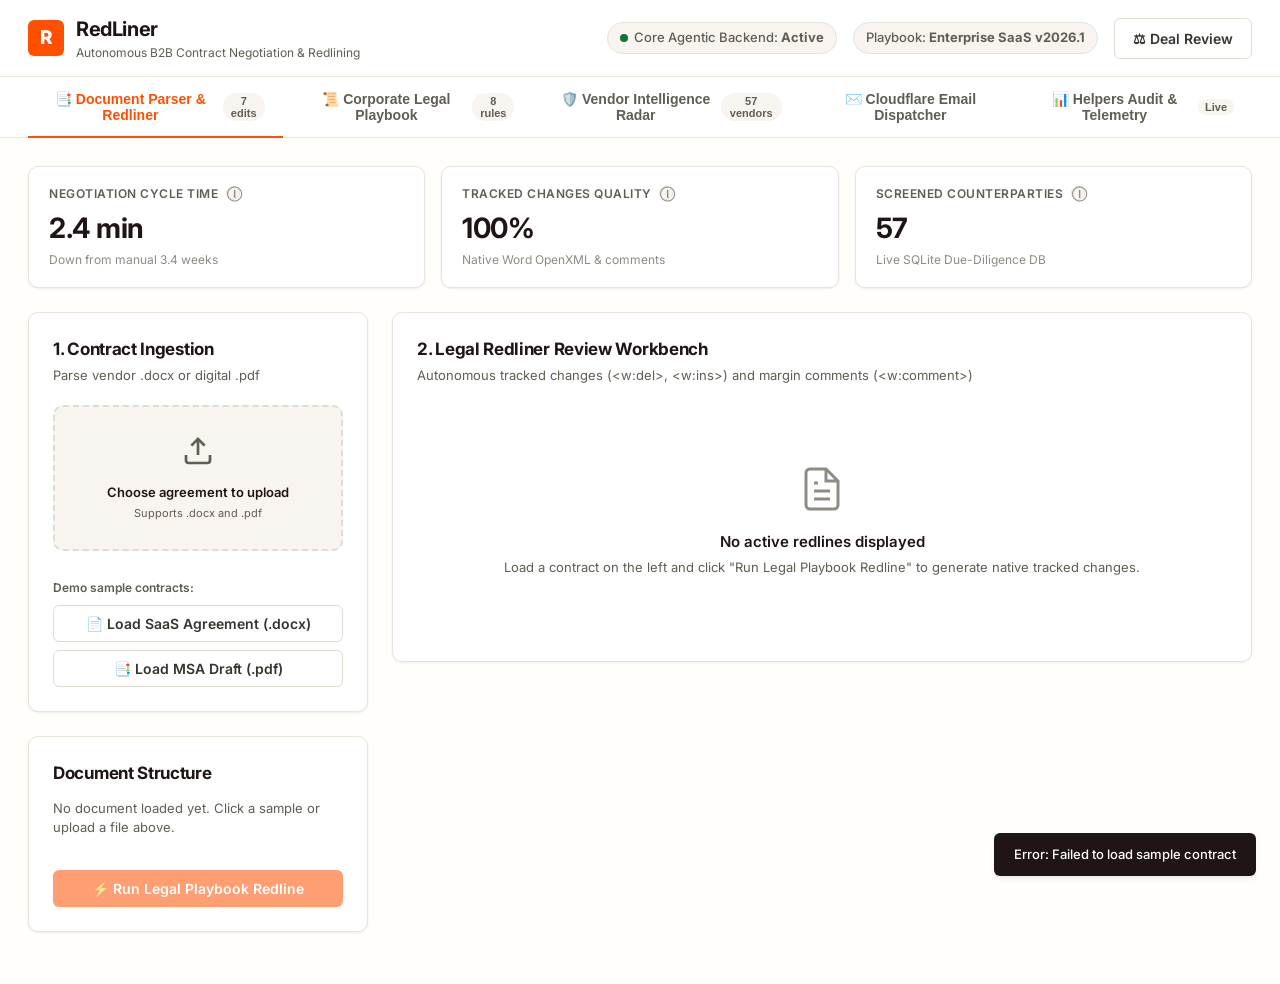
==== commit 2fe58be5: "feat: auto-stream drafts and add busy states for deal actions Removes the separate stream buttons, s" ====
--- a/dashboard/index.html
+++ b/dashboard/index.html
@@ -10,7 +10,7 @@
   <link rel="preconnect" href="https://fonts.googleapis.com">
   <link rel="preconnect" href="https://fonts.gstatic.com" crossorigin>
   <link href="https://fonts.googleapis.com/css2?family=Inter:wght@400;500;600;700;800&display=swap" rel="stylesheet">
-  <link rel="stylesheet" href="style.css?v=2026.7">
+  <link rel="stylesheet" href="style.css?v=2026.12">
 </head>
 <body>
 
@@ -393,6 +393,11 @@
                 <select id="inbound-contract-select" class="search-input" style="width: 100%;">
                   <option value="vendor_saas_agreement.docx">vendor_saas_agreement.docx (Standard SaaS Draft)</option>
                   <option value="vendor_saas_agreement.pdf">vendor_saas_agreement.pdf (Digital PDF Draft)</option>
+                  <option value="sample_clean_saas_agreement.docx">sample_clean_saas_agreement.docx (Passes playbook)</option>
+                  <option value="sample_medium_risk_saas_agreement.docx">sample_medium_risk_saas_agreement.docx (3 findings)</option>
+                  <option value="sample_professional_services_agreement.docx">sample_professional_services_agreement.docx (2 findings)</option>
+                  <option value="sample_data_processing_addendum.docx">sample_data_processing_addendum.docx (6 findings, critical)</option>
+                  <option value="sample_unfavorable_saas_agreement.docx">sample_unfavorable_saas_agreement.docx (7 violations)</option>
                 </select>
               </div>
               <button type="submit" id="btn-trigger-webhook" class="btn btn-secondary" style="width: 100%; justify-content: center; margin-top: 8px;">
@@ -492,6 +497,43 @@
               </div>
             </form>
           </div>
+
+          <!-- Sample Contract Mailer -->
+          <div class="card" style="margin-top: 16px;">
+            <div class="card-header">
+              <div>
+                <h2 class="card-title">📨 Send sample contracts</h2>
+                <p class="card-desc">Send a bundled test contract to your configured address.</p>
+              </div>
+            </div>
+            <div style="display: flex; flex-direction: column; gap: 10px;">
+              <select id="sample-contract-select" class="search-input" style="width: 100%;"></select>
+              <input id="sample-recipient" class="search-input" type="email" style="width: 100%;" placeholder="Recipient email (defaults to SMTP user)">
+              <div style="display: flex; gap: 8px; flex-wrap: wrap;">
+                <button type="button" class="btn btn-secondary" id="btn-send-sample">Send selected sample</button>
+                <button type="button" class="btn btn-secondary" id="btn-send-both-samples">Send both test samples</button>
+                <button type="button" class="btn btn-secondary" id="btn-retry-samples" hidden>Retry sample list</button>
+              </div>
+              <p id="sample-send-status" class="card-desc"></p>
+            </div>
+          </div>
+
+          <!-- A2A Vendor Agent Status -->
+          <div class="card" style="margin-top: 16px;">
+            <div class="card-header">
+              <div>
+                <h2 class="card-title">🔗 A2A vendor agent</h2>
+                <p class="card-desc">Verify the separate ADK agent is reachable.</p>
+              </div>
+            </div>
+            <div style="display: flex; flex-direction: column; gap: 10px;">
+              <span id="a2a-status-chip" class="status-chip">Not checked</span>
+              <p id="a2a-status-detail" class="card-desc">Start the A2A service, then click check.</p>
+              <div style="display: flex; gap: 8px; flex-wrap: wrap;">
+                <button type="button" class="btn btn-secondary" id="btn-check-a2a">Check A2A connection</button>
+              </div>
+            </div>
+          </div>
         </div>
 
         <!-- Right: Outbound Counter-Proposal Dispatcher -->
@@ -529,9 +571,10 @@
               <div>
                 <label style="display: block; font-size: 12px; font-weight: 600; color: var(--ink-muted); margin-bottom: 4px;">Email Body Preview</label>
                 <textarea id="outbound-body-preview" class="search-input" rows="10" style="width: 100%; font-family: monospace; font-size: 12px; resize: vertical; line-height: 1.5;"></textarea>
-              </div>
-
-              <div style="display: flex; justify-content: flex-end; gap: 12px;">
+                <span id="outbound-stream-status" class="stream-status" aria-live="polite"></span>
+              </div>
+
+              <div style="display: flex; justify-content: flex-end; gap: 12px; flex-wrap: wrap;">
                 <button type="button" class="btn btn-secondary" id="btn-refresh-email-preview">
                   <span>Regenerate Text</span>
                 </button>
@@ -598,6 +641,18 @@
   <!-- Toast Notification Container -->
   <div class="toast-container" id="toast-container"></div>
 
-  <script src="app.js?v=2026.7"></script>
+  <!-- LLM loading / token-stream overlay -->
+  <div id="llm-loading-overlay" class="llm-loading-overlay" hidden>
+    <div class="llm-loading-card" role="dialog" aria-modal="true" aria-labelledby="llm-loading-title">
+      <div class="llm-spinner" aria-hidden="true"></div>
+      <h3 id="llm-loading-title">Drafting counter-proposal…</h3>
+      <p id="llm-loading-status" class="llm-loading-status">Waiting for the model's first token…</p>
+      <pre id="llm-loading-stream" class="llm-loading-stream"></pre>
+      <button type="button" class="btn btn-secondary" id="llm-loading-cancel">Cancel</button>
+    </div>
+  </div>
+
+  <script src="llm_stream.js?v=2026.12"></script>
+  <script src="app.js?v=2026.12"></script>
 </body>
 </html>
--- a/dashboard/style.css
+++ b/dashboard/style.css
@@ -723,10 +723,12 @@
 .deal-list { display: flex; flex-direction: column; gap: 8px; }
 .deal-row {
   display: flex;
-  justify-content: space-between;
-  align-items: center;
-  gap: 12px;
+  flex-direction: column;
+  align-items: stretch;
+  gap: 8px;
   width: 100%;
+  min-width: 0;
+  overflow: hidden;
   padding: 12px 14px;
   border: 1px solid var(--border-subtle);
   border-radius: var(--radius-md);
@@ -736,10 +738,27 @@
   cursor: pointer;
 }
 .deal-row:hover, .deal-row.active { border-color: var(--brand-orange); background: var(--brand-orange-soft); }
-.deal-row-main, .deal-row-meta { display: flex; flex-direction: column; gap: 3px; }
-.deal-row-meta { align-items: flex-end; }
+.deal-row-main, .deal-row-meta { display: flex; flex-direction: column; gap: 3px; min-width: 0; }
+.deal-row-main strong {
+  font-size: 13px;
+  overflow-wrap: anywhere;
+  word-break: break-word;
+}
+.deal-row-meta {
+  flex-direction: row;
+  align-items: center;
+  justify-content: space-between;
+  flex-wrap: wrap;
+  gap: 6px 10px;
+}
+.deal-row-meta .status-chip {
+  max-width: 100%;
+  overflow: hidden;
+  text-overflow: ellipsis;
+  white-space: nowrap;
+}
+.deal-row-meta small { text-align: right; }
 .deal-row small, .deal-empty { color: var(--ink-muted); font-size: 12px; }
-.deal-row-main strong { font-size: 13px; }
 .deal-summary-grid { display: grid; grid-template-columns: repeat(4, minmax(0, 1fr)); gap: 10px; margin-bottom: 18px; }
 .mini-metric { background: var(--surface-soft); border-radius: var(--radius-sm); padding: 10px 12px; display: flex; flex-direction: column; gap: 3px; }
 .mini-metric span { color: var(--ink-muted); font-size: 11px; text-transform: uppercase; letter-spacing: .04em; }
@@ -769,7 +788,29 @@
   .deals-layout { grid-template-columns: 1fr; }
   .deal-summary-grid { grid-template-columns: repeat(2, minmax(0, 1fr)); }
 }
-.deal-header-actions { display: flex; align-items: center; gap: 10px; flex-wrap: wrap; }
+.deals-detail-card .card-header {
+  flex-wrap: wrap;
+  align-items: flex-start;
+  gap: 14px;
+}
+.deals-detail-card .card-header > div:first-child {
+  min-width: 0;
+  flex: 1 1 320px;
+}
+.deals-detail-card .card-title,
+.deals-detail-card .card-desc {
+  overflow-wrap: anywhere;
+}
+.deal-header-actions {
+  display: flex;
+  align-items: center;
+  justify-content: flex-end;
+  gap: 10px;
+  flex-wrap: wrap;
+  flex: 0 1 auto;
+  max-width: 100%;
+}
+.deal-header-actions .btn { white-space: nowrap; }
 .deal-settings { margin-top: 18px; border-top: 1px solid var(--border-subtle); padding-top: 10px; }
 .deal-settings-grid { display: grid; grid-template-columns: 1fr 1fr; gap: 5px; font-size: 12px; color: var(--ink-muted); margin-bottom: 10px; }
 .deal-settings-grid strong { color: var(--ink-body); }
@@ -779,6 +820,82 @@
 .deal-dispatch-row .search-input { flex: 1 1 220px; }
 @media (max-width: 700px) {
   .deal-dispatch-row { flex-direction: column; }
-  .deal-header-actions { align-items: flex-start; }
+  .deals-detail-card .card-header { flex-direction: column; align-items: stretch; }
+  .deal-header-actions { align-items: flex-start; justify-content: flex-start; }
   .deal-settings-grid { grid-template-columns: 1fr; }
 }
+
+/* LLM loading and token-stream overlay */
+.llm-loading-overlay {
+  position: fixed;
+  inset: 0;
+  z-index: 200;
+  display: flex;
+  align-items: center;
+  justify-content: center;
+  padding: 24px;
+  background: rgba(32, 21, 21, 0.45);
+  backdrop-filter: blur(4px);
+}
+.llm-loading-overlay[hidden] { display: none; }
+.llm-loading-card {
+  width: min(760px, 100%);
+  max-height: min(84vh, 760px);
+  display: flex;
+  flex-direction: column;
+  gap: 12px;
+  padding: 24px;
+  background: var(--surface-card);
+  border: 1px solid var(--border-subtle);
+  border-radius: var(--radius-lg);
+  box-shadow: 0 24px 64px rgba(32, 21, 21, 0.25);
+}
+.llm-loading-card h3 { font-size: 18px; }
+.llm-loading-status { color: var(--ink-muted); font-size: 13px; }
+.llm-loading-stream {
+  min-height: 120px;
+  max-height: 46vh;
+  overflow: auto;
+  white-space: pre-wrap;
+  padding: 12px;
+  color: var(--ink-body);
+  background: var(--surface-soft);
+  border: 1px solid var(--border-subtle);
+  border-radius: var(--radius-sm);
+  font-family: ui-monospace, SFMono-Regular, Menlo, Consolas, monospace;
+  font-size: 12px;
+  line-height: 1.55;
+}
+.llm-loading-stream:empty::before {
+  content: "Waiting for the first token…";
+  color: var(--ink-faint);
+}
+.llm-loading-stream.error {
+  border-color: var(--badge-crit-text);
+  background: var(--badge-crit-bg);
+}
+.llm-loading-card .btn { align-self: flex-end; }
+.llm-loading-card .btn[hidden] { display: none; }
+.llm-spinner {
+  width: 34px;
+  height: 34px;
+  border: 3px solid var(--border-subtle);
+  border-top-color: var(--brand-orange);
+  border-radius: 50%;
+  animation: llm-spin 0.8s linear infinite;
+}
+@keyframes llm-spin { to { transform: rotate(360deg); } }
+
+/* Inline streaming status and busy action buttons */
+.btn:disabled { opacity: 0.55; cursor: not-allowed; }
+.stream-status {
+  display: inline-block;
+  min-height: 14px;
+  margin: 4px 0;
+  font-size: 11px;
+  color: var(--ink-muted);
+}
+.deal-message.loading {
+  background: var(--surface-soft);
+  color: var(--ink-muted);
+}
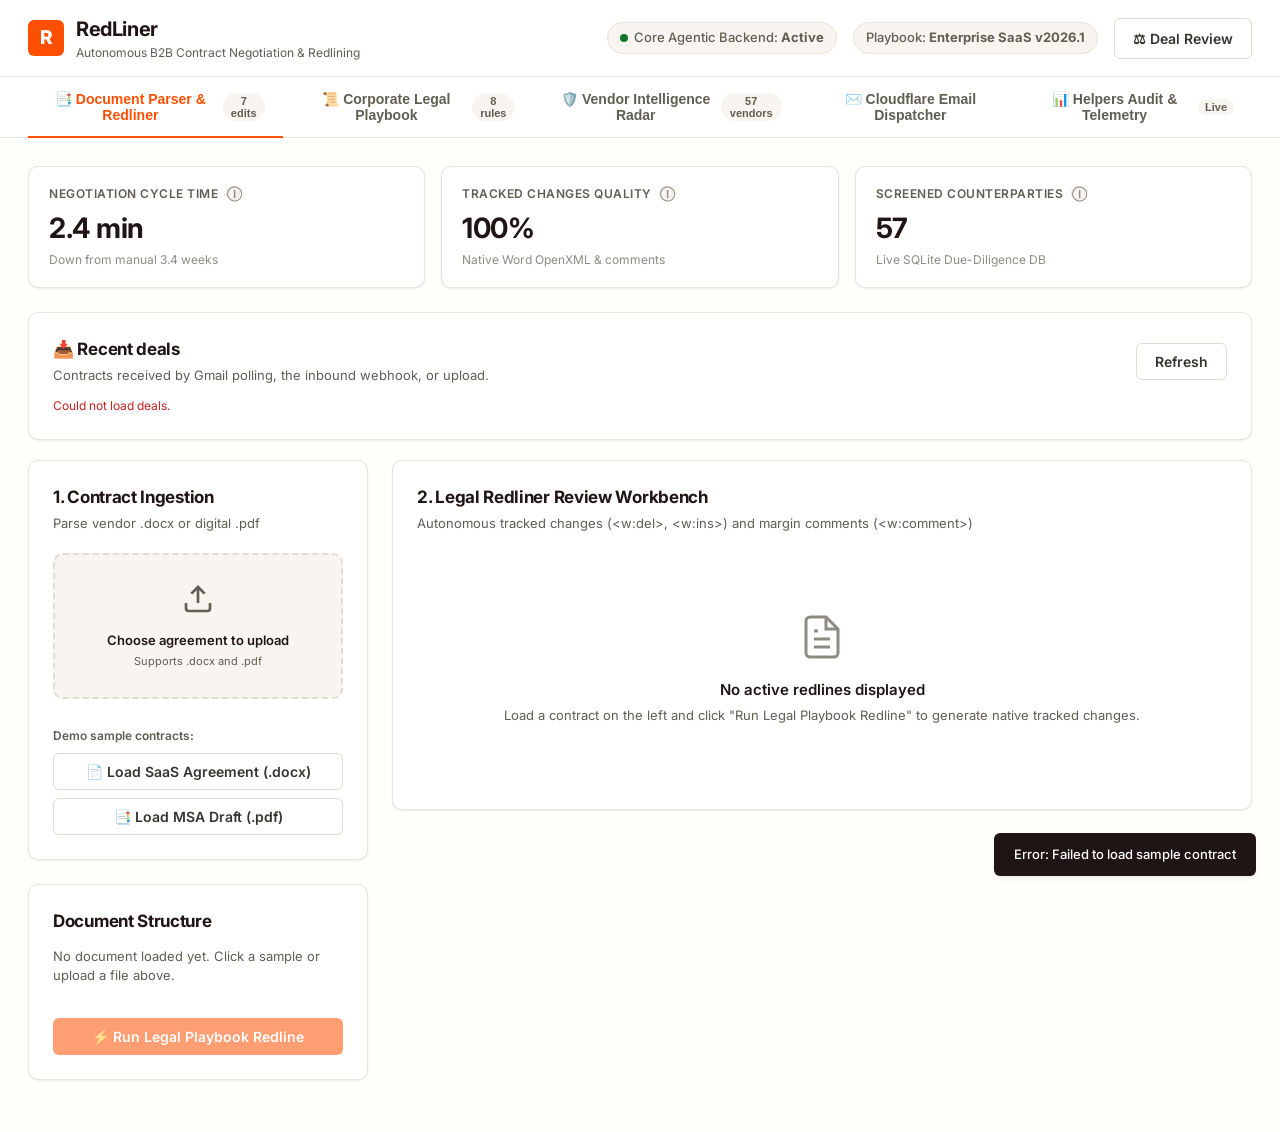
==== commit 331da897: "feat: show recent poller deals on main dashboard Adds a main-page Recent deals card that fetches the" ====
--- a/dashboard/index.html
+++ b/dashboard/index.html
@@ -10,7 +10,7 @@
   <link rel="preconnect" href="https://fonts.googleapis.com">
   <link rel="preconnect" href="https://fonts.gstatic.com" crossorigin>
   <link href="https://fonts.googleapis.com/css2?family=Inter:wght@400;500;600;700;800&display=swap" rel="stylesheet">
-  <link rel="stylesheet" href="style.css?v=2026.12">
+  <link rel="stylesheet" href="style.css?v=2026.13">
 </head>
 <body>
 
@@ -96,6 +96,23 @@
       </div>
     </div>
 
+    <!-- Recent deals from polling, webhook or upload -->
+    <section class="card recent-deals-card" id="recent-deals-card">
+      <div class="card-header">
+        <div>
+          <h2 class="card-title">📥 Recent deals</h2>
+          <p class="card-desc">Contracts received by Gmail polling, the inbound webhook, or upload.</p>
+        </div>
+        <div style="display: flex; align-items: center; gap: 10px; flex-wrap: wrap;">
+          <span id="recent-deals-status" class="stream-status"></span>
+          <button type="button" class="btn btn-secondary" id="btn-refresh-recent-deals">Refresh</button>
+        </div>
+      </div>
+      <div id="recent-deals-list" class="deal-list">
+        <p class="deal-empty">Loading deals…</p>
+      </div>
+    </section>
+
     <!-- TAB 1: Document Parser & Legal Redliner -->
     <section id="redliner-tab" class="tab-content active">
       <div class="workbench-grid">
@@ -396,6 +413,8 @@
                   <option value="sample_clean_saas_agreement.docx">sample_clean_saas_agreement.docx (Passes playbook)</option>
                   <option value="sample_medium_risk_saas_agreement.docx">sample_medium_risk_saas_agreement.docx (3 findings)</option>
                   <option value="sample_professional_services_agreement.docx">sample_professional_services_agreement.docx (2 findings)</option>
+                  <option value="sample_commonpaper_cloud_service_agreement.docx">sample_commonpaper_cloud_service_agreement.docx (0 findings, $150k)</option>
+                  <option value="sample_acc_cooley_style_saas_agreement.docx">sample_acc_cooley_style_saas_agreement.docx (4 findings, $240k)</option>
                   <option value="sample_data_processing_addendum.docx">sample_data_processing_addendum.docx (6 findings, critical)</option>
                   <option value="sample_unfavorable_saas_agreement.docx">sample_unfavorable_saas_agreement.docx (7 violations)</option>
                 </select>
@@ -653,6 +672,6 @@
   </div>
 
   <script src="llm_stream.js?v=2026.12"></script>
-  <script src="app.js?v=2026.12"></script>
+  <script src="app.js?v=2026.13"></script>
 </body>
 </html>
--- a/dashboard/style.css
+++ b/dashboard/style.css
@@ -899,3 +899,16 @@
   background: var(--surface-soft);
   color: var(--ink-muted);
 }
+
+/* Recent deals on the main dashboard */
+.recent-deals-card { margin-bottom: 20px; }
+.recent-deals-card .card-header { margin-bottom: 12px; }
+.recent-deals-card .deal-list {
+  display: grid;
+  grid-template-columns: repeat(auto-fit, minmax(260px, 1fr));
+  gap: 10px;
+}
+.recent-deals-card .deal-row {
+  text-decoration: none;
+  height: 100%;
+}
